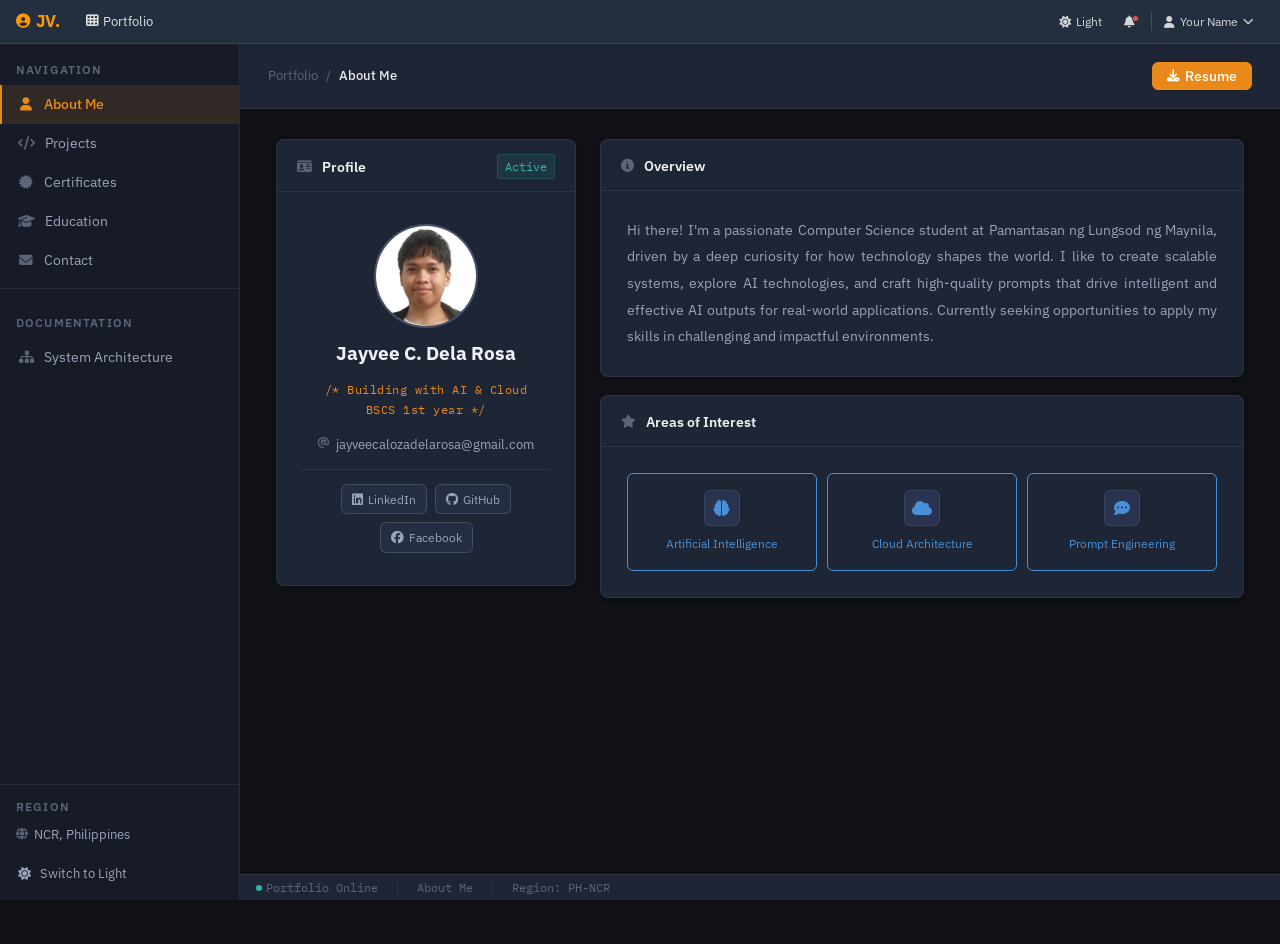
==== index.html @ 946730a1 "Initial commit" ====
<!DOCTYPE html>
<html lang="en">
<head>
  <meta charset="UTF-8">
  <meta name="viewport" content="width=device-width, initial-scale=1.0">
  <meta name="description" content="Jayvee C. Dela Rosa — CS student at PLM, building with AI and Cloud.">
  <meta property="og:title" content="Jayvee Dela Rosa · Portfolio">
  <meta property="og:description" content="CS student at Pamantasan ng Lungsod ng Maynila. Building with AI and Cloud.">
  <meta property="og:type" content="website">
  <meta property="og:url" content="https://jayveedelarosa.dev/">
  <meta property="og:image" content="https://jayveedelarosa.dev/images/profile/jayveecdelarosa-profile-picture.png">
  <meta name="twitter:card" content="summary_large_image">
  <meta name="twitter:title" content="Jayvee Dela Rosa · Portfolio">
  <meta name="twitter:description" content="CS student at Pamantasan ng Lungsod ng Maynila. Building with AI and Cloud.">
  <meta name="twitter:image" content="https://jayveedelarosa.dev/images/profile/jayveecdelarosa-profile-picture.png">
  <link rel="canonical" href="https://jayveedelarosa.dev/">
  <title>Jayvee Dela Rosa · Portfolio</title>
  <script type="application/ld+json">
  {
    "@context": "https://schema.org",
    "@type": "Person",
    "name": "Jayvee C. Dela Rosa",
    "url": "https://jayveedelarosa.dev/",
    "image": "https://jayveedelarosa.dev/images/profile/jayveecdelarosa-profile-picture.png",
    "jobTitle": "Computer Science Student",
    "affiliation": { "@type": "Organization", "name": "Pamantasan ng Lungsod ng Maynila" },
    "email": "jayveecalozadelarosa@gmail.com",
    "sameAs": [
      "https://www.linkedin.com/in/jayveedelarosa/",
      "https://github.com/jayveedelarosa"
    ]
  }
  </script>


  <!-- Preconnect for faster font loading -->
  <link rel="preconnect" href="https://fonts.googleapis.com">
  <link rel="preconnect" href="https://fonts.gstatic.com" crossorigin>
  <link href="https://fonts.googleapis.com/css2?family=IBM+Plex+Sans:wght@300;400;500;600;700&family=IBM+Plex+Mono:wght@300;400;500&display=swap" rel="stylesheet">


  <!-- Font Awesome -->
  <link rel="stylesheet" href="https://cdnjs.cloudflare.com/ajax/libs/font-awesome/6.5.0/css/all.min.css">


  <!-- Site Styles -->
  <link rel="stylesheet" href="styles.css">
</head>
<body>


  <!-- ============================================================
       LIGHTBOX
       ============================================================ -->
  <div id="lightbox" role="dialog" aria-modal="true" aria-label="Image viewer">
    <button id="lightbox-close" aria-label="Close image viewer"><i class="fa fa-times" aria-hidden="true"></i></button>
    <img id="lightbox-img" src="" alt="">
  </div>


  <!-- ============================================================
       TOP UTILITY BAR
       ============================================================ -->
  <header id="topbar-util">
    <div class="util-logo">
      <i class="fa fa-user-circle" aria-hidden="true"></i>
      JV.
    </div>
    <div class="util-services">
      <i class="fa fa-th" aria-hidden="true"></i> Portfolio
    </div>


    <div class="util-right">
      <!-- Theme Toggle -->
      <button class="util-btn" id="theme-toggle" title="Toggle theme" aria-label="Toggle color theme">
        <i class="fa fa-moon" id="theme-icon" aria-hidden="true"></i>
        <span id="theme-label">Light</span>
      </button>


      <!-- Notification Bell -->
      <button class="util-btn" id="notif-btn" title="Notifications" aria-label="Notifications" aria-haspopup="true" aria-expanded="false">
        <i class="fa fa-bell" aria-hidden="true"></i>
        <span class="notif-indicator" id="notif-indicator" aria-hidden="true"></span>
      </button>


      <!-- User Name -->
      <button class="util-btn util-btn--user" id="username-btn" aria-label="Edit display name" aria-haspopup="true" aria-expanded="false">
        <i class="fa fa-user" aria-hidden="true"></i>
        <span id="username-display">Your Name</span>
        <i class="fa fa-chevron-down util-chevron" aria-hidden="true"></i>
      </button>


      <!-- Notification Dropdown -->
      <div class="notif-dropdown" id="notif-dropdown" role="menu" aria-label="Notifications">
        <div class="notif-header">Notifications</div>
        <div class="notif-item" role="menuitem">
          <div class="notif-icon-wrap"><i class="fa fa-rocket" aria-hidden="true"></i></div>
          <div class="notif-content">
            <div class="notif-title">System Reality Check</div>
            <div class="notif-msg">This portfolio scales better than my sleep schedule.</div>
          </div>
          <div class="notif-time">1 min ago</div>
        </div>
      </div>


      <!-- Username Dropdown -->
      <div class="username-dropdown" id="username-dropdown" role="dialog" aria-label="Edit display name">
        <div class="username-dd-header">Edit Display Name</div>
        <div class="username-dd-body">
          <div class="username-dd-label">Display name (1–9 characters)</div>
          <div class="username-dd-input-wrap">
            <input class="username-dd-input" type="text" id="username-input"
              placeholder="Your Name" maxlength="9" autocomplete="off">
            <button class="username-dd-clear" id="username-cancel" title="Discard changes" aria-label="Discard changes">
              <i class="fa fa-times" aria-hidden="true"></i>
            </button>
          </div>
          <div class="username-dd-error" id="username-error" role="alert">Name must be 1–9 characters.</div>
          <div class="username-dd-hint">Press Enter to save</div>
        </div>
      </div>
    </div>
  </header>


  <!-- ============================================================
       MOBILE TOP NAV
       ============================================================ -->
  <nav id="mobile-topnav" aria-label="Mobile navigation">
    <div class="mobile-nav-inner">
      <a class="mobile-nav-link active" data-section="about" href="#about">
        <i class="fa fa-user" aria-hidden="true"></i> About
      </a>
      <a class="mobile-nav-link" data-section="projects" href="#projects">
        <i class="fa fa-code" aria-hidden="true"></i> Projects
      </a>
      <a class="mobile-nav-link" data-section="certificates" href="#certificates">
        <i class="fa fa-certificate" aria-hidden="true"></i> Certificates
      </a>
      <a class="mobile-nav-link" data-section="education" href="#education">
        <i class="fa fa-graduation-cap" aria-hidden="true"></i> Education
      </a>
      <a class="mobile-nav-link" data-section="contact" href="#contact">
        <i class="fa fa-envelope" aria-hidden="true"></i> Contact
      </a>
      <a class="mobile-nav-link" data-section="architecture" href="#architecture">
        <i class="fa fa-sitemap" aria-hidden="true"></i> Architecture
      </a>
    </div>
  </nav>


  <!-- ============================================================
       SIDEBAR (DESKTOP)
       ============================================================ -->
  <nav id="sidebar" aria-label="Desktop navigation">
    <div class="nav-section-label">Navigation</div>


    <a class="nav-link active" data-section="about" href="#about">
      <i class="fa fa-user" aria-hidden="true"></i> About Me
    </a>
    <a class="nav-link" data-section="projects" href="#projects">
      <i class="fa fa-code" aria-hidden="true"></i> Projects
    </a>
    <a class="nav-link" data-section="certificates" href="#certificates">
      <i class="fa fa-certificate" aria-hidden="true"></i> Certificates
    </a>
    <a class="nav-link" data-section="education" href="#education">
      <i class="fa fa-graduation-cap" aria-hidden="true"></i> Education
    </a>
    <a class="nav-link" data-section="contact" href="#contact">
      <i class="fa fa-envelope" aria-hidden="true"></i> Contact
    </a>


    <div class="nav-divider"></div>
    <div class="nav-section-label">Documentation</div>


    <a class="nav-link" data-section="architecture" href="#architecture">
      <i class="fa fa-sitemap" aria-hidden="true"></i> System Architecture
    </a>


    <div class="sidebar-footer">
      <div class="nav-section-label nav-section-label--footer">Region</div>
      <div class="sidebar-region">
        <i class="fa fa-globe" aria-hidden="true"></i>
        NCR, Philippines
      </div>
      <button class="theme-toggle" id="theme-toggle-sidebar" aria-label="Toggle color theme">
        <i class="fa fa-moon" id="theme-icon-sidebar" aria-hidden="true"></i>
        <span id="theme-label-sidebar">Switch to Light</span>
      </button>
    </div>
  </nav>


  <!-- ============================================================
       MAIN CONTENT
       ============================================================ -->
  <main id="main">


    <!-- ==================== ABOUT ==================== -->
    <section id="about" class="section active" aria-label="About Me">
      <div class="page-header">
        <nav class="breadcrumb" aria-label="Breadcrumb">
          <span>Portfolio</span>
          <span class="breadcrumb-sep" aria-hidden="true">/</span>
          <span class="breadcrumb-current">About Me</span>
        </nav>
        <div class="page-actions">
          <a class="btn btn-primary" href="https://docs.google.com/document/d/1DPaI6tAEKK9NoVvi2LjZCTAFh2VUjj0iyWWeuPo1KNY/edit?usp=sharing" target="_blank" rel="noopener noreferrer">
            <i class="fa fa-download" aria-hidden="true"></i> Resume
          </a>
        </div>
      </div>


      <div class="section-inner">
        <div class="about-grid reveal">


          <!-- Profile Column -->
          <div class="panel profile-panel">
            <div class="panel-header">
              <i class="fa fa-id-card panel-header__icon" aria-hidden="true"></i>
              <div class="panel-title">Profile</div>
              <span class="status-badge">Active</span>
            </div>
            <div class="panel-body panel-body--centered">
              <div class="profile-avatar">
                <img src="images/profile/jayveecdelarosa-profile-picture.png" alt="Jayvee C. Dela Rosa">
              </div>
              <div class="profile-name">Jayvee C. Dela Rosa</div>
              <div class="profile-role">/* Building with AI &amp; Cloud<br>BSCS 1st year */</div>
              <div class="profile-email">
                <i class="fa fa-at" aria-hidden="true"></i>
                <a href="mailto:jayveecalozadelarosa@gmail.com">jayveecalozadelarosa@gmail.com</a>
              </div>
              <div class="profile-divider"></div>
              <div class="social-row">
                <a class="social-chip" href="https://www.linkedin.com/in/jayveedelarosa/" target="_blank" rel="noopener noreferrer" aria-label="LinkedIn profile">
                  <i class="fab fa-linkedin" aria-hidden="true"></i> LinkedIn
                </a>
                <a class="social-chip" href="https://github.com/jayveedelarosa" target="_blank" rel="noopener noreferrer" aria-label="GitHub profile">
                  <i class="fab fa-github" aria-hidden="true"></i> GitHub
                </a>
                <a class="social-chip" href="https://www.facebook.com/JvCDr" target="_blank" rel="noopener noreferrer" aria-label="Facebook profile">
                  <i class="fab fa-facebook" aria-hidden="true"></i> Facebook
                </a>
              </div>
            </div>
          </div>


          <!-- Right Column -->
          <div class="about-right">
            <div class="panel reveal reveal-delay-1">
              <div class="panel-header">
                <i class="fa fa-info-circle panel-header__icon" aria-hidden="true"></i>
                <div class="panel-title">Overview</div>
              </div>
              <div class="panel-body">
                <p class="overview-text">
                  Hi there! I'm a passionate Computer Science student at Pamantasan ng Lungsod ng Maynila,
                  driven by a deep curiosity for how technology shapes the world. I like to create
                  scalable systems, explore AI technologies, and craft high-quality prompts that drive intelligent and effective AI outputs for real-world applications. Currently seeking opportunities to apply my skills
                  in challenging and impactful environments.
                </p>
              </div>
            </div>


            <div class="panel reveal reveal-delay-2">
              <div class="panel-header">
                <i class="fa fa-star panel-header__icon" aria-hidden="true"></i>
                <div class="panel-title">Areas of Interest</div>
              </div>
              <div class="panel-body">
                <div class="interests-grid">
                  <div class="interest-item">
                    <div class="interest-icon"><i class="fa fa-brain" aria-hidden="true"></i></div>
                    Artificial Intelligence
                  </div>
                  <div class="interest-item">
                    <div class="interest-icon"><i class="fa fa-cloud" aria-hidden="true"></i></div>
                    Cloud Architecture
                  </div>
                  <div class="interest-item">
                    <div class="interest-icon"><i class="fa fa-comment-dots" aria-hidden="true"></i></div>
                    Prompt Engineering
                  </div>
                </div>
              </div>
            </div>
          </div>
        </div>
      </div>
    </section>


    <!-- ==================== PROJECTS ==================== -->
    <section id="projects" class="section" aria-label="Projects">
      <div class="page-header">
        <nav class="breadcrumb" aria-label="Breadcrumb">
          <span>Portfolio</span>
          <span class="breadcrumb-sep" aria-hidden="true">/</span>
          <span class="breadcrumb-current">Projects</span>
        </nav>
        <div class="page-actions">
          <span class="meta-count" id="projects-count"></span>
        </div>
      </div>
      <div class="section-inner">
        <div class="section-title reveal">Projects</div>
        <div class="section-subtitle reveal">Here are some of my projects</div>


        <div class="projects-grid">


          <article class="project-card reveal" aria-label="Project One">
            <div class="project-img-wrap"
                 data-url="https://public-speaking-coach-jayvee-frontend.s3.us-east-1.amazonaws.com/index.html"
                 role="button" tabindex="0" aria-label="Open Project One website">
              <img class="project-img"
         src="images/projects/public-speaking-coach-proj.png"
         alt="Screenshot of Public Speaking Coach"
         loading="lazy">
            </div>
            <div class="project-body">
              <h3 class="project-name">AI-POWERED PUBLIC SPEAKING COACH</h3>
              <p class="project-desc">
                The Public Speaking Coach helps users improve their speaking by analyzing audio recordings to detect filler words, measure words per minute, and generate AI-driven feedback in under a minute. Built with a serverless AWS stack (S3, Lambda,  Amazon Transcribe, DynamoDB, API Gateway) and the OpenAI API, it processes each speech at low cost (≈<$0.001 per analysis) through an event-driven pipeline. As a result, it delivers fast, personalized coaching insights that make public speaking improvement scalable and data-driven.
              </p>
              <div class="project-tags" aria-label="Technologies used">
                <span class="project-tag">AWS</span>
                <span class="project-tag">OpenAI API</span>
                <span class="project-tag">Python</span>
              </div>
              <div class="project-btns">
                <button class="btn btn-primary" data-url="https://public-speaking-coach-jayvee-frontend.s3.us-east-1.amazonaws.com/index.html">
                  <i class="fa fa-external-link-alt" aria-hidden="true"></i> Website
                </button>
              </div>
            </div>
          </article>

        </div>
      </div>
    </section>


    <!-- ==================== CERTIFICATES ==================== -->
    <section id="certificates" class="section" aria-label="Certificates">
      <div class="page-header">
        <nav class="breadcrumb" aria-label="Breadcrumb">
          <span>Portfolio</span>
          <span class="breadcrumb-sep" aria-hidden="true">/</span>
          <span class="breadcrumb-current">Certificates</span>
        </nav>
        <div class="page-actions">
          <span class="meta-count" id="certs-count"></span>
        </div>
      </div>
      <div class="section-inner">
        <div class="section-title reveal">Certificates</div>
        <div class="section-subtitle reveal">Professional certifications and credentials</div>


        <div class="certs-grid">


          <article class="cert-card reveal" aria-label="AWS Cloud Practitioner Essentials">
            <div class="cert-img-wrap"
                 data-cert="images/certificates/aws-cloud-practitioner-essentials-cert.png" 
                 role="button" tabindex="0" aria-label="View AWS Cloud Practitioner Essentials"> <!-- PLACE 1 -->
              <img src="images/certificates/aws-cloud-practitioner-essentials-cert.png"
                 alt="AWS Cloud Practitioner Essentials"
                 loading="lazy"> <!-- PLACE 2 -->
            </div>
            <div class="cert-body">
              <h3 class="cert-name">AWS Cloud Practitioner Essentials</h3>
              <div class="cert-issuer">Amazon Web Services · Feb 2026</div>
              <div class="cert-btns">
                <button class="btn btn-primary cert-btn--view cert-btn--full" data-cert="images/certificates/aws-cloud-practitioner-essentials-cert.png"> <!-- PLACE 3 -->
                  <i class="fa fa-image" aria-hidden="true"></i> Certificate
                </button> 
              </div>
            </div>
          </article>

          <article class="cert-card reveal reveal-delay-1" aria-label="AWS Cloud Quest: Cloud Practitioner - Training Badge">
            <div class="cert-img-wrap cert-img-wrap--badge"
                 data-cert="images/certificates/aws-cloud-quest-cloud-practitioner-training-badge.png" 
                 role="button" tabindex="0" aria-label="View AWS Cloud Quest: Cloud Practitioner - Training Badge"> <!-- PLACE 1 -->
              <img src="images/certificates/aws-cloud-quest-cloud-practitioner-training-badge.png"
                 alt="AWS Cloud Quest: Cloud Practitioner - Training Badge"
                 loading="lazy"> <!-- PLACE 2 -->
            </div>
            <div class="cert-body">
              <h3 class="cert-name">AWS Cloud Quest: Cloud Practitioner - Training Badge</h3>
              <div class="cert-issuer">Amazon Web Services · Jan 2026</div>
              <div class="cert-btns">
                <button class="btn btn-primary cert-btn--view" data-cert="images/certificates/aws-cloud-quest-cloud-practitioner-training-badge.png"> <!-- PLACE 3 -->
                  <i class="fa fa-image" aria-hidden="true"></i> Certificate
                </button>
                <button class="btn btn-ghost" data-url="https://www.credly.com/badges/47206cee-e77c-4bf3-bd1f-bae96fe79ce2/linked_in_profile">
                  <i class="fa fa-check-circle" aria-hidden="true"></i> Verify
                </button> 
              </div>
            </div>
          </article>

          <article class="cert-card reveal reveal-delay-2" aria-label="Elements of AI">
            <div class="cert-img-wrap"
                 data-cert="images/certificates/elements-of-ai-cert.png" 
                 role="button" tabindex="0" aria-label="View Elements of AI"> <!-- PLACE 1 -->
              <img src="images/certificates/elements-of-ai-cert.png"
                 alt="Elements of AI"
                 loading="lazy"> <!-- PLACE 2 -->
            </div>
            <div class="cert-body">
              <h3 class="cert-name">Elements of AI</h3>
              <div class="cert-issuer">University of Helsinki · Jan 2026</div>
              <div class="cert-btns">
                <button class="btn btn-primary cert-btn--view cert-btn--full" data-cert="images/certificates/elements-of-ai-cert.png"> <!-- PLACE 3 -->
                  <i class="fa fa-image" aria-hidden="true"></i> Certificate
                </button> 
              </div>
            </div>
          </article>

        </div>
      </div>
    </section>


    <!-- ==================== EDUCATION ==================== -->
    <section id="education" class="section" aria-label="Education">
      <div class="page-header">
        <nav class="breadcrumb" aria-label="Breadcrumb">
          <span>Portfolio</span>
          <span class="breadcrumb-sep" aria-hidden="true">/</span>
          <span class="breadcrumb-current">Education</span>
        </nav>
      </div>
      <div class="section-inner">
        <div class="section-title reveal">Education</div>
        <div class="section-subtitle reveal">Academic background and qualifications</div>


        <div class="education-timeline">


          <div class="edu-item reveal">
            <div class="edu-dot-wrap">
              <div class="edu-dot"></div>
            </div>
            <div class="edu-card">
              <div class="edu-date"><i class="fa fa-calendar-alt" aria-hidden="true"></i> Aug 2025 – Present</div>
              <div class="edu-school">Pamantasan ng Lungsod ng Maynila</div>
              <div class="edu-degree">Bachelor of Science in Computer Science</div>
              <div class="edu-badges">
                <span class="edu-badge">Cumulative GWA: 1.25/1.00</span>
              </div>
            </div>
          </div>


          <div class="edu-item reveal reveal-delay-1">
            <div class="edu-dot-wrap">
              <div class="edu-dot edu-dot--alt"></div>
            </div>
            <div class="edu-card">
              <div class="edu-date"><i class="fa fa-calendar-alt" aria-hidden="true"></i> June 2019 – Apr 2025</div>
              <div class="edu-school">Eulogio Rodriguez Jr. High School</div>
              <div class="edu-degree">Junior &amp; Senior High School</div>
              <div class="edu-badges">
                <span class="edu-badge">GWA: 98%</span>
                <span class="edu-badge">With Highest Honor</span>
              </div>
            </div>
          </div>


          <div class="edu-item reveal reveal-delay-2">
            <div class="edu-dot-wrap">
              <div class="edu-dot edu-dot--alt2"></div>
            </div>
            <div class="edu-card">
              <div class="edu-date"><i class="fa fa-calendar-alt" aria-hidden="true"></i> June 2012 – Apr 2019</div>
              <div class="edu-school">Demetrio Tuazon Elementary School</div>
              <div class="edu-degree">Elementary School</div>
            </div>
          </div>


        </div>
      </div>
    </section>


    <!-- ==================== CONTACT ==================== -->
    <section id="contact" class="section" aria-label="Contact">
      <div class="page-header">
        <nav class="breadcrumb" aria-label="Breadcrumb">
          <span>Portfolio</span>
          <span class="breadcrumb-sep" aria-hidden="true">/</span>
          <span class="breadcrumb-current">Contact</span>
        </nav>
      </div>
      <div class="section-inner">
        <div class="section-title reveal">Contact</div>
        <div class="section-subtitle reveal">Send a message or reach out directly</div>


        <div class="contact-outer">
          <div class="contact-panel panel reveal">
            <div class="panel-header">
              <i class="fa fa-envelope panel-header__icon" aria-hidden="true"></i>
              <div class="panel-title">Send Message</div>
            </div>
            <div class="panel-body">
              <p class="contact-intro">
                I'm <strong>open for opportunities</strong>, whether it's a project collaboration,
                internship, or just a conversation about tech. Drop me a message below.
              </p>


              <form id="contact-form" class="contact-form" novalidate>
                <div class="form-row">
                  <div class="form-group">
                    <label class="form-label" for="c-name">
                      Name <span class="form-required" aria-hidden="true">*</span>
                    </label>
                    <input class="form-input" type="text" id="c-name" name="name"
                      placeholder="Your full name" autocomplete="name" required
                      aria-required="true" aria-describedby="err-name">
                    <div class="form-error" id="err-name" role="alert">Name must be 2–50 characters.</div>
                  </div>
                  <div class="form-group">
                    <label class="form-label" for="c-email">
                      Email Address <span class="form-required" aria-hidden="true">*</span>
                    </label>
                    <input class="form-input" type="email" id="c-email" name="email"
                      placeholder="you@example.com" autocomplete="email" required
                      aria-required="true" aria-describedby="err-email">
                    <div class="form-error" id="err-email" role="alert">Please enter a valid email.</div>
                  </div>
                </div>


                <div class="form-group">
                  <label class="form-label" for="c-message">
                    Message <span class="form-required" aria-hidden="true">*</span>
                  </label>
                  <textarea class="form-textarea" id="c-message" name="message"
                    placeholder="Write your message here..." required
                    aria-required="true" aria-describedby="err-msg char-count"></textarea>
                  <div class="form-footer">
                    <div class="form-error" id="err-msg" role="alert">Message must be 20–2000 characters.</div>
                    <div class="char-count" id="char-count" aria-live="polite">0 / 2000</div>
                  </div>
                </div>

                <div class="rate-limit-msg" id="rate-limit-msg" role="alert" aria-live="polite"></div>

                <div class="form-submit-row">
                  <button type="submit" class="btn btn-primary btn--send" id="btn-send">
                    <i class="fa fa-paper-plane" aria-hidden="true"></i> Send Message
                  </button>
                  <div class="form-success" id="form-success" role="status" aria-live="polite">
                    <i class="fa fa-check-circle" aria-hidden="true"></i>
                    Message sent! I'll get back to you soon.
                  </div>
                </div>
              </form>
            </div>
          </div>
        </div>
      </div>
    </section>


    <!-- ==================== SYSTEM ARCHITECTURE ==================== -->
    <section id="architecture" class="section" aria-label="System Architecture">
      <div class="page-header">
        <nav class="breadcrumb" aria-label="Breadcrumb">
          <span>Portfolio</span>
          <span class="breadcrumb-sep" aria-hidden="true">/</span>
          <span>Documentation</span>
          <span class="breadcrumb-sep" aria-hidden="true">/</span>
          <span class="breadcrumb-current">System Architecture</span>
        </nav>
      </div>
      <div class="section-inner">
        <div class="arch-wrap">
          <div class="section-title reveal">System Architecture</div>
          <div class="section-subtitle reveal">Technical documentation and infrastructure overview</div>


          <div class="panel reveal">
            <div class="panel-body panel-body--arch">


              <div class="arch-meta">
                <div class="arch-date"><i class="fa fa-calendar" aria-hidden="true"></i> April 1, 2026</div>
                <span class="arch-tag">Web Dev</span>
                <span class="arch-tag">Architecture</span>
                <span class="arch-tag">AWS</span>
              </div>


              <div class="arch-content">


                <h3 class="reveal">How this Site was Built</h3>
                <p class="reveal reveal-delay-1">
                  This portfolio is a single-file HTML application hosted on a custom domain. It was designed
                  with a structured, enterprise-grade aesthetic, built from scratch with vanilla HTML, CSS, and
                  JavaScript. No heavy frameworks, no build tools. The goal was to keep the codebase lean, fast,
                  and fully maintainable without complex tooling.
                </p>


                <div class="arch-img-placeholder reveal reveal-delay-2">
                  <i class="fa fa-diagram-project" aria-hidden="true"></i>
                  <span>[ Architecture Diagram Placeholder ]</span>
                </div>


                <h3 class="reveal">Infrastructure Overview</h3>
                <p class="reveal reveal-delay-1">
                  The site leverages AWS services for robustness and scalability. Static assets are hosted
                  on Amazon S3 with CloudFront as the CDN layer, ensuring global low-latency delivery.
                  Route 53 manages the DNS routing for the root domain and project subdomains.
                  The contact form integrates with AWS Lambda and Amazon SES for reliable, serverless email delivery.
                </p>
                <p class="reveal reveal-delay-2">
                  Each project lives on its own subdomain (e.g., <code>project.yourname.dev</code>),
                  independently deployed and versioned. This approach enables clean separation of concerns
                  and allows individual projects to scale without affecting the main portfolio.
                </p>


                <div class="arch-img-placeholder reveal reveal-delay-3">
                  <i class="fa fa-network-wired" aria-hidden="true"></i>
                  <span>[ Infrastructure Diagram Placeholder ]</span>
                </div>


                <h3 class="reveal">Design Philosophy</h3>
                <p class="reveal reveal-delay-1">
                  The design language draws inspiration from enterprise dashboard interfaces, prioritizing
                  readability and hierarchy over decoration. The color system uses deep navy backgrounds
                  with measured use of orange, blue, and teal accents to guide attention without distraction.
                  Every interaction is intentional and restrained.
                </p>
                <p class="reveal reveal-delay-2">
                  Future enhancements planned: a CMS integration for frictionless content updates,
                  analytics via AWS CloudWatch, and a dedicated blog section for longer technical writing.
                  The architecture was designed from the start to accommodate these additions gracefully.
                </p>


              </div>
            </div>
          </div>
        </div>
      </div>
    </section>


  </main>


  <!-- ============================================================
       STATUS BAR
       ============================================================ -->
  <div id="statusbar" role="status" aria-live="polite">
    <div class="status-item">
      <div class="status-dot" aria-hidden="true"></div>
      Portfolio Online
    </div>
    <span class="status-sep" aria-hidden="true">|</span>
    <div class="status-item" id="status-section">About Me</div>
    <span class="status-sep" aria-hidden="true">|</span>
    <div class="status-item">Region: PH-NCR</div>
  </div>


  <!-- Site Script — loaded last so DOM is ready -->
  <script src="script.js"></script>


</body>
</html>
---- styles.css ----
/* ============================================================
   styles.css — Portfolio by Jayvee C. Dela Rosa
   ============================================================ */


/* ============================================================
   CSS CUSTOM PROPERTIES — DARK MODE (DEFAULT)
   ============================================================ */
:root {
  --bg:           #0f1117;
  --bg2:          #161b27;
  --bg3:          #1c2233;
  --surface:      #1e2535;
  --surface2:     #242d42;
  --surface3:     #2a3450;
  --border:       rgba(255, 255, 255, 0.07);
  --border2:      rgba(255, 255, 255, 0.14);
  --border3:      rgba(255, 255, 255, 0.22);
  --accent:       #e8891a;
  --accent-dim:   rgba(232, 137, 26, 0.12);
  --accent-glow:  rgba(232, 137, 26, 0.25);
  --blue:         #4a90d9;
  --blue-dim:     rgba(74, 144, 217, 0.12);
  --teal:         #2eb5a5;
  --teal-dim:     rgba(46, 181, 165, 0.12);
  --red:          #e5534b;
  --text:         #e8eaf0;
  --text2:        #9ba3b8;
  --text3:        #5c6478;
  --heading:      #f0f2f7;
  --nav-w:        240px;
  --topnav-h:     48px;
  --radius:       6px;
  --radius-lg:    8px;
  --shadow:       0 1px 4px rgba(0, 0, 0, 0.3);
  --shadow-lg:    0 4px 16px rgba(0, 0, 0, 0.4);
  --transition:   0.18s ease;
  --font:         'IBM Plex Sans', -apple-system, sans-serif;
  --mono:         'IBM Plex Mono', monospace;
}


/* ============================================================
   LIGHT MODE
   ============================================================ */
body.light {
  --bg:           #f2f3f3;
  --bg2:          #ffffff;
  --bg3:          #fafafa;
  --surface:      #ffffff;
  --surface2:     #f7f8fa;
  --surface3:     #eef0f4;
  --border:       rgba(0, 0, 0, 0.09);
  --border2:      rgba(0, 0, 0, 0.14);
  --border3:      rgba(0, 0, 0, 0.22);
  --accent:       #c45a00;
  --accent-dim:   rgba(196, 90, 0, 0.08);
  --accent-glow:  rgba(196, 90, 0, 0.2);
  --blue:         #0972d3;
  --blue-dim:     rgba(9, 114, 211, 0.08);
  --teal:         #007d69;
  --teal-dim:     rgba(0, 125, 105, 0.08);
  --text:         #0d1117;
  --text2:        #414d5c;
  --text3:        #7d8998;
  --heading:      #000716;
  --shadow:       0 1px 4px rgba(0, 0, 0, 0.1);
  --shadow-lg:    0 4px 16px rgba(0, 0, 0, 0.12);
}


/* ============================================================
   RESET & BASE
   ============================================================ */
*,
*::before,
*::after {
  box-sizing: border-box;
  margin: 0;
  padding: 0;
}


html {
  font-size: 16px;
  height: 100%;
}


body {
  background: var(--bg);
  color: var(--text);
  font-family: var(--font);
  font-weight: 400;
  line-height: 1.65;
  overflow-x: hidden;
  height: 100%;
}


a {
  color: inherit;
  text-decoration: none;
}


img {
  max-width: 100%;
  display: block;
}


button {
  font-family: var(--font);
  cursor: pointer;
  background: none;
  border: none;
}


/* Scrollbar */
::-webkit-scrollbar { width: 4px; }
::-webkit-scrollbar-track { background: var(--bg); }
::-webkit-scrollbar-thumb { background: var(--border2); border-radius: 4px; }


/* ============================================================
   TOP UTILITY BAR
   ============================================================ */
#topbar-util {
  position: fixed;
  top: 0;
  left: 0;
  right: 0;
  height: 44px;
  background: #232f3e;
  display: flex;
  align-items: center;
  padding: 0 16px;
  gap: 10px;
  z-index: 2000;
  border-bottom: 1px solid rgba(255, 255, 255, 0.1);
}


body.light #topbar-util {
  background: #161e2d;
}


.util-logo {
  font-family: var(--font);
  font-weight: 700;
  font-size: 1.05rem;
  color: #ff9900;
  letter-spacing: -0.02em;
  margin-right: 6px;
  display: flex;
  align-items: center;
  gap: 6px;
  white-space: nowrap;
}


.util-logo i {
  font-size: 0.9rem;
}


.util-services {
  display: flex;
  align-items: center;
  gap: 4px;
  color: rgba(255, 255, 255, 0.85);
  font-size: 0.8rem;
  padding: 4px 10px;
  border-radius: 4px;
  cursor: default;
  white-space: nowrap;
}


.util-right {
  margin-left: auto;
  display: flex;
  align-items: center;
  gap: 2px;
  position: relative;
}


.util-btn {
  display: flex;
  align-items: center;
  gap: 5px;
  padding: 3px 10px;
  color: rgba(255, 255, 255, 0.8);
  font-size: 0.75rem;
  border-radius: 3px;
  transition: background var(--transition);
  white-space: nowrap;
  position: relative;
  background: transparent;
  border: none;
}


.util-btn:hover {
  background: rgba(255, 255, 255, 0.1);
  color: #fff;
}


.util-btn i {
  font-size: 0.75rem;
}


/* User button separator */
.util-btn--user {
  border-left: 1px solid rgba(255, 255, 255, 0.15);
  padding-left: 12px;
  margin-left: 4px;
}


.util-chevron {
  font-size: 0.68rem !important;
}


/* ============================================================
   NOTIFICATION SYSTEM
   ============================================================ */
.notif-indicator {
  position: absolute;
  top: 2px;
  right: 6px;
  width: 7px;
  height: 7px;
  background: var(--red);
  border-radius: 50%;
  border: 1.5px solid #232f3e;
  pointer-events: none;
  transition: opacity 0.2s;
}


body.light .notif-indicator {
  border-color: #161e2d;
}


.notif-indicator.hidden {
  display: none;
}


/* Shared dropdown base */
.notif-dropdown,
.username-dropdown {
  display: none;
  position: absolute;
  top: calc(100% + 10px);
  right: 0;
  background: var(--surface);
  border: 1px solid var(--border2);
  border-radius: var(--radius-lg);
  box-shadow: var(--shadow-lg);
  z-index: 3000;
  overflow: hidden;
}


.notif-dropdown.open,
.username-dropdown.open {
  display: block;
}


.notif-dropdown {
  width: 300px;
}


.username-dropdown {
  width: 220px;
}


.notif-header,
.username-dd-header {
  padding: 10px 14px 8px;
  border-bottom: 1px solid var(--border);
  font-size: 0.75rem;
  font-weight: 600;
  color: var(--heading);
  letter-spacing: 0.04em;
  text-transform: uppercase;
}


.username-dd-header {
  color: var(--text3);
  letter-spacing: 0.06em;
}


.notif-item {
  padding: 12px 14px;
  display: flex;
  gap: 10px;
  align-items: flex-start;
  cursor: pointer;
  transition: background var(--transition);
}


.notif-item:hover {
  background: var(--surface2);
}


.notif-icon-wrap {
  width: 36px;
  height: 36px;
  border-radius: var(--radius);
  background: var(--accent-dim);
  border: 1px solid rgba(232, 137, 26, 0.2);
  display: flex;
  align-items: center;
  justify-content: center;
  flex-shrink: 0;
}


.notif-icon-wrap i {
  color: var(--accent);
  font-size: 0.78rem;
}


.notif-content {
  flex: 1;
  min-width: 0;
}


.notif-title {
  font-size: 0.8rem;
  font-weight: 600;
  color: var(--heading);
  margin-bottom: 2px;
}


.notif-msg {
  font-size: 0.75rem;
  color: var(--text2);
  line-height: 1.5;
  font-weight: 500;
}


.notif-time {
  font-family: var(--mono);
  font-size: 0.68rem;
  color: var(--text3);
  white-space: nowrap;
}


/* ============================================================
   USERNAME DROPDOWN
   ============================================================ */
.username-dd-body {
  padding: 12px 14px;
}


.username-dd-label {
  font-size: 0.73rem;
  color: var(--text2);
  margin-bottom: 6px;
}


.username-dd-input-wrap {
  display: flex;
  align-items: center;
  gap: 6px;
}


.username-dd-input {
  flex: 1;
  padding: 5px 8px;
  border-radius: var(--radius);
  border: 1px solid var(--border2);
  background: var(--surface2);
  color: var(--text);
  font-family: var(--font);
  font-size: 1rem;
  outline: none;
  transition: border-color var(--transition);
}


.username-dd-input:focus {
  border-color: var(--blue);
}


.username-dd-clear {
  width: 32px;
  height: 32px;
  background: var(--surface3);
  border: 1px solid var(--border2);
  border-radius: var(--radius);
  color: var(--text2);
  font-size: 0.7rem;
  display: flex;
  align-items: center;
  justify-content: center;
  transition: border-color var(--transition), color var(--transition);
  flex-shrink: 0;
}


.username-dd-clear:hover {
  border-color: var(--red);
  color: var(--red);
}


.username-dd-hint {
  margin-top: 6px;
  font-size: 0.72rem;
  font-family: var(--mono);
  color: var(--text3);
}


.username-dd-error {
  margin-top: 4px;
  font-size: 0.72rem;
  color: var(--red);
  font-family: var(--mono);
  display: none;
}


.username-dd-error.show {
  display: block;
}


/* ============================================================
   SIDEBAR (DESKTOP)
   ============================================================ */
#sidebar {
  position: fixed;
  left: 0;
  top: 44px;
  width: var(--nav-w);
  height: calc(100vh - 44px);
  background: var(--bg2);
  border-right: 1px solid var(--border);
  display: flex;
  flex-direction: column;
  z-index: 1000;
  overflow-y: auto;
  overflow-x: hidden;
}


.nav-section-label {
  font-size: 0.72rem;
  font-weight: 600;
  letter-spacing: 0.1em;
  text-transform: uppercase;
  color: var(--text3);
  padding: 16px 16px 6px;
}


.nav-section-label--footer {
  padding: 0 0 8px;
}


.nav-link {
  display: flex;
  align-items: center;
  gap: 10px;
  padding: 8px 16px;
  color: var(--text2);
  font-size: 0.875rem;
  font-weight: 400;
  cursor: pointer;
  transition: background var(--transition), color var(--transition);
  border-left: 2px solid transparent;
  white-space: nowrap;
}


.nav-link i {
  font-size: 0.85rem;
  min-width: 16px;
  text-align: center;
  color: var(--text3);
  transition: color var(--transition);
}


.nav-link:hover {
  background: var(--surface3);
  color: var(--text);
}


.nav-link:hover i {
  color: var(--text2);
}


.nav-link.active {
  background: var(--accent-dim);
  color: var(--accent);
  border-left-color: var(--accent);
  font-weight: 500;
}


.nav-link.active i {
  color: var(--accent);
}


.nav-divider {
  height: 1px;
  background: var(--border);
  margin: 8px 0;
}


.sidebar-footer {
  margin-top: auto;
  border-top: 1px solid var(--border);
  padding: 12px 16px;
}


.sidebar-region {
  font-size: 0.8rem;
  color: var(--text2);
  display: flex;
  align-items: center;
  gap: 6px;
  margin-bottom: 14px;
}


.sidebar-region i {
  color: var(--text3);
  font-size: 0.72rem;
}


.theme-toggle {
  display: flex;
  align-items: center;
  gap: 8px;
  color: var(--text2);
  font-size: 0.82rem;
  padding: 6px 0;
  transition: color var(--transition);
  background: transparent;
  border: none;
}


.theme-toggle:hover {
  color: var(--text);
}


.theme-toggle i {
  font-size: 0.82rem;
  min-width: 16px;
}


/* ============================================================
   MOBILE TOP NAV
   ============================================================ */
#mobile-topnav {
  display: none;
  position: fixed;
  top: 44px;
  left: 0;
  right: 0;
  height: var(--topnav-h);
  background: var(--bg2);
  border-bottom: 1px solid var(--border);
  z-index: 999;
  overflow-x: auto;
  overflow-y: hidden;
  -webkit-overflow-scrolling: touch;
  scrollbar-width: none;
}


#mobile-topnav::-webkit-scrollbar {
  display: none;
}


.mobile-nav-inner {
  display: flex;
  align-items: stretch;
  height: 100%;
  min-width: max-content;
  padding: 0 12px;
}


.mobile-nav-link {
  display: flex;
  align-items: center;
  gap: 7px;
  padding: 0 14px;
  color: var(--text2);
  font-size: 0.875rem;
  font-weight: 400;
  cursor: pointer;
  border-bottom: 2px solid transparent;
  white-space: nowrap;
  transition: color var(--transition), border-color var(--transition);
}


.mobile-nav-link i {
  font-size: 0.875rem;
}


.mobile-nav-link:hover {
  color: var(--text);
}


.mobile-nav-link.active {
  color: var(--accent);
  border-bottom-color: var(--accent);
  font-weight: 500;
}


/* ============================================================
   MAIN LAYOUT
   ============================================================ */
#main {
  margin-left: var(--nav-w);
  margin-top: 44px;
  height: calc(100vh - 44px);
  position: relative;
}


/* ============================================================
   SECTIONS
   ============================================================ */
.section {
  display: none;
  padding: 0 0 48px;
  height: 100%;
  background: var(--bg);
  overflow-y: auto;
  overflow-x: hidden;
}


.section.active {
  display: block;
}


.section-inner {
  padding: 30px 36px 48px;
  max-width: 1200px;
}


/* ============================================================
   PAGE HEADER (BREADCRUMB)
   ============================================================ */
.page-header {
  background: var(--surface);
  border-bottom: 1px solid var(--border);
  padding: 18px 28px;
  display: flex;
  align-items: center;
  gap: 12px;
}


.breadcrumb {
  display: flex;
  align-items: center;
  gap: 8px;
  font-size: 0.81rem;
  color: var(--text3);
}


.breadcrumb-sep {
  color: var(--text3);
}


.breadcrumb-current {
  color: var(--text);
  font-weight: 500;
}


.page-actions {
  margin-left: auto;
  display: flex;
  gap: 8px;
  align-items: center;
}


.meta-count {
  font-family: var(--mono);
  font-size: 0.72rem;
  color: var(--text3);
}


/* ============================================================
   BUTTONS
   ============================================================ */
.btn {
  display: inline-flex;
  align-items: center;
  gap: 6px;
  padding: 6px 14px;
  border-radius: var(--radius);
  font-family: var(--font);
  font-size: 0.875rem;
  font-weight: 500;
  cursor: pointer;
  border: 1px solid transparent;
  transition: background var(--transition), filter var(--transition), color var(--transition);
  white-space: nowrap;
  line-height: 1;
}


.btn i {
  font-size: 0.78rem;
}


/* Primary — solid orange */
.btn-primary {
  background: var(--accent);
  color: #fff;
  border-color: var(--accent);
}


.btn-primary:hover {
  filter: brightness(1.1);
}


/* Secondary / Ghost — blue outline (identical styles, one class) */
.btn-secondary,
.btn-ghost {
  background: transparent;
  color: var(--blue);
  border-color: var(--blue);
}


.btn-secondary:hover,
.btn-ghost:hover {
  background: var(--blue-dim);
}


/* Certificate button modifiers */
.cert-btn--view,
.cert-btn--full {
  flex: 1;
  justify-content: center;
}


.cert-btn--full {
  width: 100%;
}


/* Send button */
.btn--send {
  align-self: flex-start;
  padding: 8px 20px;
}


/* ============================================================
   SECTION HEADINGS
   ============================================================ */
.section-title {
  font-size: 1.25rem;
  font-weight: 600;
  color: var(--heading);
  text-align: center;
  margin-bottom: 4px;
}


.section-subtitle {
  font-size: 0.85rem;
  color: var(--text3);
  text-align: center;
  margin-bottom: 26px;
}


/* ============================================================
   PANEL / CARD BASE
   ============================================================ */
.panel {
  background: var(--surface);
  border: 1px solid var(--border);
  border-radius: var(--radius-lg);
  box-shadow: var(--shadow);
  overflow: hidden;
}


.panel-header {
  padding: 14px 20px 12px;
  border-bottom: 1px solid var(--border);
  display: flex;
  align-items: center;
  gap: 10px;
}


.panel-header__icon {
  color: var(--text3);
  font-size: 0.82rem;
}


.panel-title {
  font-size: 0.9rem;
  font-weight: 600;
  color: var(--heading);
  flex: 1;
}


.panel-body {
  padding: 26px;
}


.panel-body--centered {
  display: flex;
  flex-direction: column;
  align-items: center;
  text-align: center;
  gap: 14px;
  padding: 32px 24px;
}


.panel-body--arch {
  padding: 24px 28px;
}


/* Status badge (Active) */
.status-badge {
  font-family: var(--mono);
  font-size: 0.72rem;
  color: var(--teal);
  background: var(--teal-dim);
  padding: 2px 7px;
  border-radius: 3px;
  border: 1px solid rgba(46, 181, 165, 0.2);
}


/* ============================================================
   ABOUT SECTION
   ============================================================ */
.about-grid {
  display: grid;
  grid-template-columns: 300px 1fr;
  gap: 24px;
  align-items: start;
  max-width: 1000px;
}


.profile-avatar {
  width: 104px;
  height: 104px;
  border-radius: 50%;
  background: var(--surface3);
  border: 2px solid var(--border2);
  display: flex;
  align-items: center;
  justify-content: center;
  overflow: hidden;
  flex-shrink: 0;
}


.profile-avatar i {
  font-size: 2rem;
  color: var(--text3);
}


.profile-avatar img {
  width: 100%;
  height: 100%;
  object-fit: cover;
}


.profile-name {
  font-size: 1.18rem;
  font-weight: 700;
  color: var(--heading);
  line-height: 1.2;
}


.profile-role {
  font-family: var(--mono);
  font-size: 0.78rem;
  color: var(--accent);
  letter-spacing: 0.04em;
  text-align: center;
}


.profile-email {
  display: flex;
  align-items: center;
  gap: 6px;
  font-size: 0.79rem;
  color: var(--text2);
}


.profile-email i {
  color: var(--text3);
  font-size: 0.72rem;
}


.social-row {
  display: flex;
  gap: 8px;
  flex-wrap: wrap;
  justify-content: center;
}


.social-chip {
  display: flex;
  align-items: center;
  gap: 5px;
  padding: 4px 10px;
  border-radius: var(--radius);
  border: 1px solid var(--border2);
  background: var(--surface2);
  font-size: 0.78rem;
  color: var(--text2);
  transition: border-color var(--transition), color var(--transition), background var(--transition);
}


.social-chip:hover {
  border-color: var(--blue);
  color: var(--blue);
  background: var(--blue-dim);
}


.social-chip i {
  font-size: 0.8rem;
}


.profile-divider {
  width: 100%;
  height: 1px;
  background: var(--border);
}


.about-right {
  display: flex;
  flex-direction: column;
  gap: 18px;
}


.overview-text {
  text-align: justify;
  font-size: 0.9rem;
  color: var(--text2);
  line-height: 1.85;
}


.interests-grid {
  display: grid;
  grid-template-columns: repeat(3, 1fr);
  gap: 10px;
}


.interest-item {
  padding: 16px 10px;
  border-radius: var(--radius);
  border: 1px solid var(--blue);
  text-align: center;
  font-size: 0.76rem;
  color: var(--blue);
  display: flex;
  flex-direction: column;
  align-items: center;
  gap: 8px;
  transition: background var(--transition);
  cursor: default;
}


.interest-item:hover {
  background: rgba(74, 144, 217, 0.2);
}


.interest-icon {
  width: 36px;
  height: 36px;
  border-radius: var(--radius);
  background: var(--surface3);
  border: 1px solid var(--border);
  display: flex;
  align-items: center;
  justify-content: center;
  font-size: 1rem;
  color: var(--blue);
}


/* ============================================================
   PROJECTS SECTION
   ============================================================ */
.projects-grid {
  display: grid;
  grid-template-columns: repeat(auto-fill, minmax(320px, 1fr));
  gap: 24px;
}


.project-card {
  background: var(--surface);
  border: 1px solid var(--border);
  border-radius: var(--radius-lg);
  overflow: hidden;
  display: flex;
  flex-direction: column;
  transition: border-color var(--transition), box-shadow var(--transition);
  box-shadow: var(--shadow);
}


.project-card:hover {
  border-color: var(--border2);
  box-shadow: var(--shadow-lg);
}


.project-img-wrap {
  position: relative;
  overflow: hidden;
  cursor: pointer;
  aspect-ratio: 16 / 9;
  background: var(--bg3);
}


.project-img-wrap::after {
  content: 'Open Project';
  position: absolute;
  inset: 0;
  background: rgba(15, 17, 23, 0.82);
  display: flex;
  align-items: center;
  justify-content: center;
  font-family: var(--mono);
  font-size: 0.78rem;
  color: var(--accent);
  letter-spacing: 0.06em;
  opacity: 0;
  transition: opacity var(--transition);
}


.project-img-wrap:hover::after,
.project-img-wrap:focus::after {
  opacity: 1;
}


.project-img-wrap:focus {
  outline: 2px solid var(--accent);
  outline-offset: -2px;
}


.project-img-placeholder {
  width: 100%;
  height: 100%;
  background: var(--surface2);
  display: flex;
  align-items: center;
  justify-content: center;
  font-size: 2rem;
  color: var(--text3);
  position: relative;
}


.project-img-placeholder::before {
  content: '';
  position: absolute;
  inset: 0;
  background:
    linear-gradient(var(--border) 1px, transparent 1px),
    linear-gradient(90deg, var(--border) 1px, transparent 1px);
  background-size: 20px 20px;
}


.project-img-placeholder i {
  position: relative;
  z-index: 1;
}


.project-img {
  width: 100%;
  height: 100%;
  object-fit: cover;
  transition: transform 0.3s ease;
}


.project-img-wrap:hover .project-img {
  transform: scale(1.03);
}


.project-body {
  padding: 18px 20px;
  display: flex;
  flex-direction: column;
  gap: 12px;
  flex: 1;
}


.project-name {
  font-size: 0.92rem;
  font-weight: 600;
  color: var(--heading);
  margin: 0;
}


.project-desc {
  font-size: 0.875rem;
  color: var(--text2);
  line-height: 1.7;
  flex: 1;
  margin: 0;
}


.project-tags {
  display: flex;
  flex-wrap: wrap;
  gap: 5px;
}


.project-tag {
  font-family: var(--mono);
  font-size: 0.72rem;
  padding: 2px 8px;
  border-radius: 3px;
  background: var(--blue-dim);
  border: 1px solid rgba(74, 144, 217, 0.2);
  color: var(--blue);
  letter-spacing: 0.03em;
}


.project-btns {
  display: flex;
  gap: 6px;
  flex-wrap: wrap;
}


/* ============================================================
   CERTIFICATES SECTION
   ============================================================ */
.certs-grid {
  display: grid;
  grid-template-columns: repeat(auto-fill, minmax(280px, 1fr));
  gap: 24px;
}


.cert-card {
  background: var(--surface);
  border: 1px solid var(--border);
  border-radius: var(--radius-lg);
  overflow: hidden;
  display: flex;
  flex-direction: column;
  transition: border-color var(--transition), box-shadow var(--transition);
  box-shadow: var(--shadow);
}


.cert-card:hover {
  border-color: var(--border2);
  box-shadow: var(--shadow-lg);
}


.cert-img-wrap {
  aspect-ratio: 16 / 10;
  overflow: hidden;
  cursor: pointer;
  position: relative;
  background: var(--surface2);
}


.cert-img-wrap::after {
  content: 'View Certificate';
  position: absolute;
  inset: 0;
  background: rgba(15, 17, 23, 0.82);
  display: flex;
  align-items: center;
  justify-content: center;
  font-size: 0.78rem;
  color: var(--accent);
  font-family: var(--mono);
  letter-spacing: 0.06em;
  opacity: 0;
  transition: opacity var(--transition);
}

.cert-img-wrap--badge::after {
  content: 'View Badge';
}

.cert-img-wrap:hover::after,
.cert-img-wrap:focus::after {
  opacity: 1;
}


.cert-img-wrap:focus {
  outline: 2px solid var(--accent);
  outline-offset: -2px;
}

.cert-img-wrap img {
  width: 100%;
  height: 100%;
  object-fit: cover;
}


.cert-img-placeholder {
  width: 100%;
  height: 100%;
  background: var(--surface2);
  display: flex;
  align-items: center;
  justify-content: center;
  font-size: 1.8rem;
  color: var(--text3);
  position: relative;
}


.cert-img-placeholder::before {
  content: '';
  position: absolute;
  inset: 0;
  background: repeating-linear-gradient(
    45deg,
    transparent,
    transparent 12px,
    var(--border) 12px,
    var(--border) 13px
  );
}


.cert-img-placeholder i {
  position: relative;
  z-index: 1;
}


.cert-body {
  padding: 14px 16px;
  display: flex;
  flex-direction: column;
  gap: 10px;
  flex: 1;
}


.cert-name {
  font-size: 0.86rem;
  font-weight: 600;
  color: var(--heading);
  line-height: 1.4;
  margin: 0;
}


.cert-issuer {
  font-family: var(--mono);
  font-size: 0.73rem;
  color: var(--teal);
  letter-spacing: 0.04em;
}


.cert-btns {
  display: flex;
  gap: 6px;
  margin-top: auto;
}


/* ============================================================
   EDUCATION SECTION
   ============================================================ */
.education-timeline {
  position: relative;
  display: flex;
  flex-direction: column;
  max-width: 720px;
  margin: 0 auto;
}


.education-timeline::before {
  content: '';
  position: absolute;
  left: 19px;
  top: 10px;
  bottom: 10px;
  width: 1px;
  background: linear-gradient(180deg, var(--accent), var(--blue), transparent);
}


.edu-item {
  display: grid;
  grid-template-columns: 40px 1fr;
  gap: 20px;
  padding-bottom: 26px;
  align-items: start;
}


.edu-item:last-child {
  padding-bottom: 0;
}


.edu-dot-wrap {
  display: flex;
  flex-direction: column;
  align-items: center;
  padding-top: 12px;
}


.edu-dot {
  width: 10px;
  height: 10px;
  border-radius: 50%;
  background: var(--accent);
  border: 2px solid var(--bg);
  flex-shrink: 0;
  position: relative;
  z-index: 1;
}


.edu-dot--alt  { background: var(--blue); }
.edu-dot--alt2 { background: var(--teal); }


.edu-card {
  background: var(--surface);
  border: 1px solid var(--border);
  border-radius: var(--radius-lg);
  padding: 22px 26px;
  box-shadow: var(--shadow);
  transition: border-color var(--transition);
}


.edu-card:hover {
  border-color: var(--border2);
}


.edu-date {
  font-family: var(--mono);
  font-size: 0.73rem;
  color: var(--accent);
  letter-spacing: 0.06em;
  margin-bottom: 6px;
  display: flex;
  align-items: center;
  gap: 5px;
}


.edu-school {
  font-size: 0.93rem;
  font-weight: 600;
  color: var(--heading);
  margin-bottom: 4px;
}


.edu-degree {
  font-size: 0.875rem;
  color: var(--text2);
  margin-bottom: 8px;
}


.edu-badges {
  display: flex;
  gap: 6px;
  flex-wrap: wrap;
}


.edu-badge {
  font-family: var(--mono);
  font-size: 0.72rem;
  padding: 3px 8px;
  border-radius: 3px;
  background: var(--teal-dim);
  border: 1px solid rgba(46, 181, 165, 0.2);
  color: var(--teal);
}


/* ============================================================
   CONTACT SECTION
   ============================================================ */
.contact-outer {
  display: flex;
  justify-content: center;
  align-items: flex-start;
  padding-top: 20px;
}


.contact-panel {
  width: 100%;
  max-width: 560px;
}


.contact-intro {
  font-size: 0.9rem;
  color: var(--text2);
  line-height: 1.75;
  margin-bottom: 20px;
}


.contact-intro strong {
  color: var(--accent);
  font-weight: 600;
}


.contact-form {
  display: flex;
  flex-direction: column;
  gap: 14px;
}


.form-row {
  display: grid;
  grid-template-columns: 1fr 1fr;
  gap: 14px;
}


.form-group {
  display: flex;
  flex-direction: column;
  gap: 5px;
}


.form-label {
  font-size: 0.8rem;
  font-weight: 500;
  color: var(--text2);
  letter-spacing: 0.03em;
}


.form-required {
  color: var(--red);
  margin-left: 2px;
}


.form-input,
.form-textarea {
  padding: 7px 10px;
  border-radius: var(--radius);
  border: 1px solid var(--border2);
  background: var(--surface2);
  color: var(--text);
  font-family: var(--font);
  font-size: 1rem;
  outline: none;
  transition: border-color var(--transition), box-shadow var(--transition);
  resize: none;
  -webkit-appearance: none;
  appearance: none;
}


.form-input:focus,
.form-textarea:focus {
  border-color: var(--blue);
  box-shadow: 0 0 0 2px rgba(74, 144, 217, 0.15);
}


.form-input.error,
.form-textarea.error {
  border-color: var(--red);
  box-shadow: 0 0 0 2px rgba(229, 83, 75, 0.12);
}


.form-input::placeholder,
.form-textarea::placeholder {
  color: var(--text3);
}


.form-textarea {
  min-height: 120px;
}


.form-footer {
  display: flex;
  align-items: center;
  justify-content: space-between;
}


.char-count {
  font-family: var(--mono);
  font-size: 0.72rem;
  color: var(--text3);
  margin-left: auto;
}


.char-count.over {
  color: var(--red);
}


.form-error {
  font-size: 0.75rem;
  color: var(--red);
  font-family: var(--mono);
  display: none;
}


.form-error.show {
  display: block;
}


.form-submit-row {
  display: flex;
  flex-direction: column;
  gap: 12px;
}


.form-success {
  display: none;
  padding: 12px 16px;
  border-radius: var(--radius);
  background: var(--teal-dim);
  border: 1px solid rgba(46, 181, 165, 0.25);
  color: var(--teal);
  font-size: 0.875rem;
  gap: 8px;
  align-items: center;
}


.form-success.show {
  display: flex;
}


/* ============================================================
   SYSTEM ARCHITECTURE SECTION
   ============================================================ */
.arch-wrap {
  max-width: 800px;
  margin: 0 auto;
}


.arch-meta {
  display: flex;
  align-items: center;
  gap: 10px;
  padding: 10px 0 16px;
  border-bottom: 1px solid var(--border);
  margin-bottom: 22px;
}


.arch-date {
  font-family: var(--mono);
  font-size: 0.72rem;
  color: var(--text3);
  display: flex;
  align-items: center;
  gap: 5px;
}


.arch-tag {
  font-family: var(--mono);
  font-size: 0.72rem;
  padding: 3px 8px;
  border-radius: 3px;
  background: var(--blue-dim);
  border: 1px solid rgba(74, 144, 217, 0.2);
  color: var(--blue);
}


.arch-content p {
  font-size: 0.9rem;
  color: var(--text2);
  line-height: 1.9;
  margin-bottom: 18px;
  text-align: justify;
}


.arch-content h3 {
  font-size: 0.97rem;
  font-weight: 600;
  color: var(--heading);
  margin-bottom: 10px;
  margin-top: 24px;
  display: flex;
  align-items: center;
  gap: 8px;
}


.arch-content h3::before {
  content: '//';
  font-family: var(--mono);
  font-size: 0.78rem;
  color: var(--accent);
}


.arch-content code {
  font-family: var(--mono);
  font-size: 0.8em;
  color: var(--accent);
  background: var(--accent-dim);
  padding: 1px 5px;
  border-radius: 3px;
}


.arch-img-placeholder {
  width: 100%;
  aspect-ratio: 16 / 7;
  border-radius: var(--radius);
  border: 1px solid var(--border);
  background: var(--surface2);
  display: flex;
  flex-direction: column;
  align-items: center;
  justify-content: center;
  gap: 8px;
  color: var(--text3);
  font-size: 0.78rem;
  font-family: var(--mono);
  margin: 20px 0;
  position: relative;
  overflow: hidden;
}


.arch-img-placeholder::before {
  content: '';
  position: absolute;
  inset: 0;
  background:
    linear-gradient(var(--border) 1px, transparent 1px),
    linear-gradient(90deg, var(--border) 1px, transparent 1px);
  background-size: 24px 24px;
}


.arch-img-placeholder i {
  font-size: 1.6rem;
  position: relative;
  z-index: 1;
}


.arch-img-placeholder span {
  position: relative;
  z-index: 1;
}


/* ============================================================
   LIGHTBOX
   ============================================================ */
#lightbox {
  display: none;
  position: fixed;
  inset: 0;
  background: rgba(0, 0, 0, 0.88);
  backdrop-filter: blur(8px);
  z-index: 9998;
  align-items: center;
  justify-content: center;
  padding: 40px;
}


#lightbox.open {
  display: flex;
}


#lightbox img {
  max-width: 88vw;
  max-height: 82vh;
  border-radius: var(--radius);
  border: 1px solid var(--border2);
  object-fit: contain;
}


#lightbox-close {
  position: absolute;
  top: 18px;
  right: 20px;
  width: 44px;
  height: 44px;
  border-radius: var(--radius);
  border: 1px solid var(--border2);
  background: var(--surface);
  color: var(--text);
  font-size: 1rem;
  display: flex;
  align-items: center;
  justify-content: center;
  transition: border-color var(--transition), color var(--transition);
}


#lightbox-close:hover {
  border-color: var(--accent);
  color: var(--accent);
}


/* ============================================================
   STATUS BAR (BOTTOM)
   ============================================================ */
#statusbar {
  position: fixed;
  bottom: 0;
  left: var(--nav-w);
  right: 0;
  height: 26px;
  background: var(--surface);
  border-top: 1px solid var(--border);
  display: flex;
  align-items: center;
  padding: 0 16px;
  gap: 16px;
  z-index: 900;
  font-family: var(--mono);
  font-size: 0.72rem;
  color: var(--text3);
}


.status-item {
  display: flex;
  align-items: center;
  gap: 4px;
}


.status-dot {
  width: 6px;
  height: 6px;
  border-radius: 50%;
  background: var(--teal);
}


.status-sep {
  opacity: 0.3;
}


/* ============================================================
   REVEAL ANIMATION
   ============================================================ */
.reveal {
  opacity: 0;
  transform: translateY(12px);
  transition: opacity 0.45s ease, transform 0.45s ease;
}


.reveal.visible {
  opacity: 1;
  transform: translateY(0);
}


/* Capped at 5 delays to prevent slow stacking on large lists */
.reveal-delay-1 { transition-delay: 0.08s; }
.reveal-delay-2 { transition-delay: 0.16s; }
.reveal-delay-3 { transition-delay: 0.24s; }
.reveal-delay-4 { transition-delay: 0.32s; }
.reveal-delay-5 { transition-delay: 0.40s; }

@media (prefers-reduced-motion: reduce) {
  .reveal {
    opacity: 1;
    transform: none;
    transition: none;
  }
}


/* ============================================================
   RESPONSIVE — TABLET & MOBILE
   ============================================================ */
@media (max-width: 900px) {
  #sidebar       { display: none; }
  #mobile-topnav { display: block; }


  #main       { margin-left: 0; margin-top: calc(44px + var(--topnav-h)); height: calc(100vh - 44px - var(--topnav-h)); }
  #statusbar  { left: 0; }


  .section      { height: 100%; }
  .section-inner { padding: 20px 16px 40px; }
  .page-header  { padding: 12px 16px; }


  .about-grid   { grid-template-columns: 1fr; }
  .projects-grid { grid-template-columns: 1fr; }
  .certs-grid   { grid-template-columns: 1fr; }
  .form-row     { grid-template-columns: 1fr; }
  .interests-grid { grid-template-columns: repeat(3, 1fr); }
}


@media (max-width: 560px) {
  html { font-size: 15px; }
  .form-input,
  .form-textarea,
  .username-dd-input { font-size: 16px; }
  .interests-grid  { grid-template-columns: 1fr 1fr; }
  .project-btns    { flex-direction: column; }
  .arch-wrap       { padding: 0; }
}

/* ============================================================
   RATE LIMIT / ERROR MESSAGE
   (Displayed when form submission is blocked or an error occurs)
   ============================================================ */

.rate-limit-msg {
  /* Hidden by default. JS adds the .show class to make it visible. */
  display: none;
  align-items: center;
  gap: 8px;

  padding: 10px 14px;
  border-radius: var(--radius);

  /* Orange-tinted background to signal a warning */
  background: var(--accent-dim);
  border: 1px solid rgba(232, 137, 26, 0.3);
  color: var(--accent);

  font-size: 0.79rem;
  line-height: 1.5;
}

/* When JS adds the .show class, the message becomes visible */
.rate-limit-msg.show {
  display: flex;
}

.rate-limit-msg i {
  flex-shrink: 0;
  font-size: 0.85rem;
}

/* Disabled button styling — shown during cooldown period */
#btn-send:disabled {
  opacity: 0.65;
  cursor: not-allowed;

  /* Remove the brightness hover effect on disabled state */
  filter: none;
}
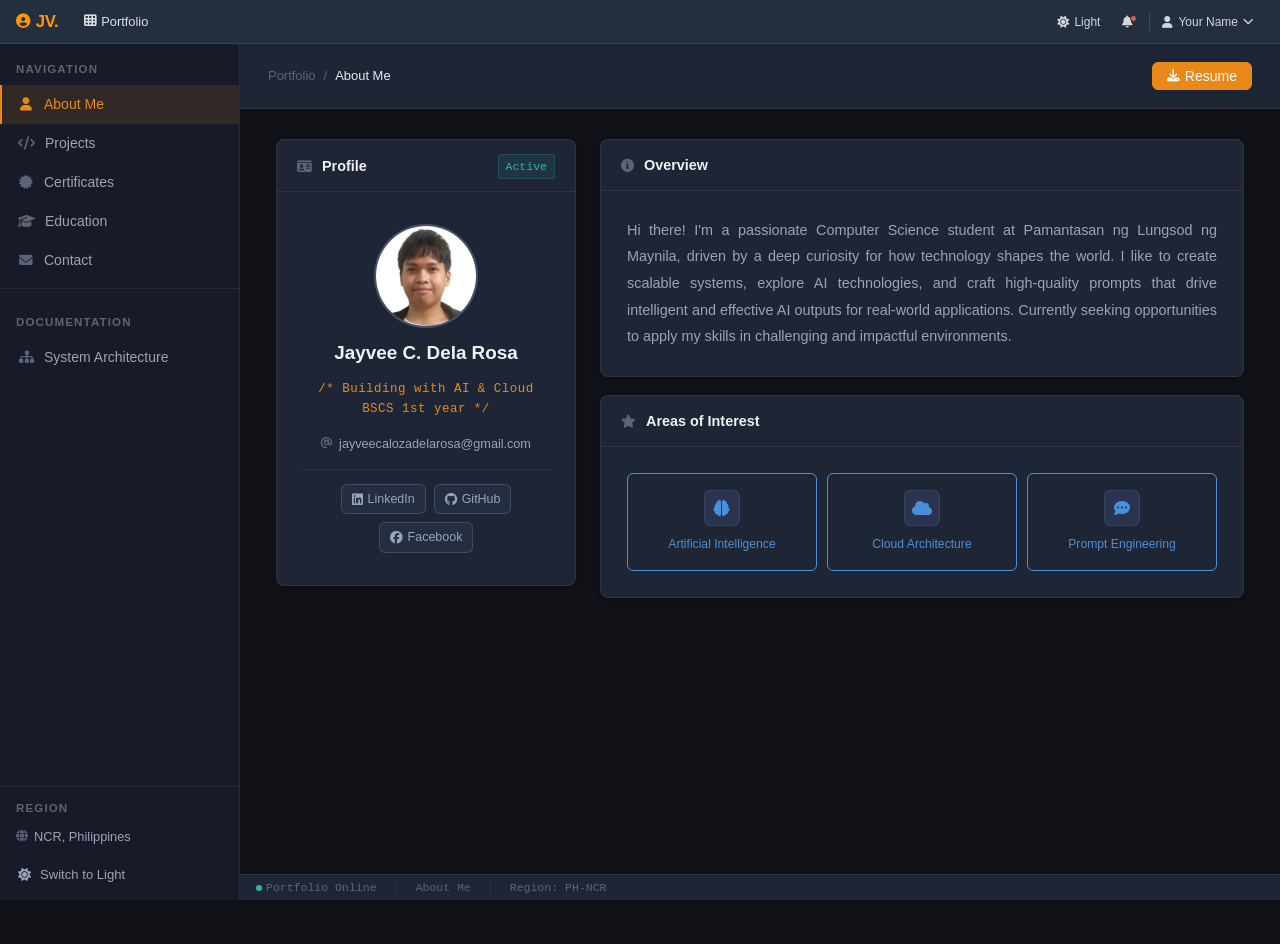
==== commit 8b24ffb2: "Add honeypot anti-spam, CSP headers, and contact form Lambda backend - Add hidden honeypot field to " ====
--- a/index.html
+++ b/index.html
@@ -33,6 +33,11 @@
   </script>
 
 
+  <!-- Security Headers (frontend-enforced via meta; CloudFront/server headers are out of scope) -->
+  <meta http-equiv="Content-Security-Policy" content="default-src 'self'; script-src 'self'; style-src 'self' https://fonts.googleapis.com https://cdnjs.cloudflare.com; font-src 'self' https://fonts.gstatic.com https://cdnjs.cloudflare.com; img-src 'self'; connect-src 'self' https://roill6m399.execute-api.ap-southeast-1.amazonaws.com; base-uri 'self'; form-action 'self' https://roill6m399.execute-api.ap-southeast-1.amazonaws.com; object-src 'none'">
+  <meta name="referrer" content="strict-origin-when-cross-origin">
+
+
   <!-- Preconnect for faster font loading -->
   <link rel="preconnect" href="https://fonts.googleapis.com">
   <link rel="preconnect" href="https://fonts.gstatic.com" crossorigin>
@@ -543,7 +548,7 @@
                       Name <span class="form-required" aria-hidden="true">*</span>
                     </label>
                     <input class="form-input" type="text" id="c-name" name="name"
-                      placeholder="Your full name" autocomplete="name" required
+                      placeholder="Your full name" autocomplete="name" required maxlength="50"
                       aria-required="true" aria-describedby="err-name">
                     <div class="form-error" id="err-name" role="alert">Name must be 2–50 characters.</div>
                   </div>
@@ -552,7 +557,7 @@
                       Email Address <span class="form-required" aria-hidden="true">*</span>
                     </label>
                     <input class="form-input" type="email" id="c-email" name="email"
-                      placeholder="you@example.com" autocomplete="email" required
+                      placeholder="you@example.com" autocomplete="email" required maxlength="254"
                       aria-required="true" aria-describedby="err-email">
                     <div class="form-error" id="err-email" role="alert">Please enter a valid email.</div>
                   </div>
@@ -564,12 +569,18 @@
                     Message <span class="form-required" aria-hidden="true">*</span>
                   </label>
                   <textarea class="form-textarea" id="c-message" name="message"
-                    placeholder="Write your message here..." required
+                    placeholder="Write your message here..." required maxlength="2000"
                     aria-required="true" aria-describedby="err-msg char-count"></textarea>
                   <div class="form-footer">
                     <div class="form-error" id="err-msg" role="alert">Message must be 20–2000 characters.</div>
                     <div class="char-count" id="char-count" aria-live="polite">0 / 2000</div>
                   </div>
+                </div>
+
+                <div class="form-group hp-field" aria-hidden="true">
+                  <label class="form-label" for="c-website" tabindex="-1">Website</label>
+                  <input class="form-input" type="text" id="c-website" name="website"
+                    tabindex="-1" autocomplete="off">
                 </div>
 
                 <div class="rate-limit-msg" id="rate-limit-msg" role="alert" aria-live="polite"></div>
--- a/styles.css
+++ b/styles.css
@@ -83,7 +83,6 @@
 
 html {
   font-size: 16px;
-  height: 100%;
 }
 
 
@@ -94,7 +93,7 @@
   font-weight: 400;
   line-height: 1.65;
   overflow-x: hidden;
-  height: 100%;
+  min-height: 100vh;
 }
 
 
@@ -394,6 +393,7 @@
 
 .username-dd-input {
   flex: 1;
+  min-width: 0;
   padding: 5px 8px;
   border-radius: var(--radius);
   border: 1px solid var(--border2);
@@ -663,7 +663,7 @@
 #main {
   margin-left: var(--nav-w);
   margin-top: 44px;
-  height: calc(100vh - 44px);
+  min-height: calc(100vh - 44px);
   position: relative;
 }
 
@@ -674,9 +674,7 @@
 .section {
   display: none;
   padding: 0 0 48px;
-  height: 100%;
   background: var(--bg);
-  overflow-y: auto;
   overflow-x: hidden;
 }
 
@@ -1541,6 +1539,19 @@
   display: flex;
   flex-direction: column;
   gap: 5px;
+}
+
+
+/* Honeypot field — visually hidden off-screen (anti-bot).
+   Avoids display:none / visibility:hidden / opacity:0 so bots that
+   check computed style for those properties still fill it in. */
+.hp-field {
+  position: absolute;
+  left: -9999px;
+  top: -9999px;
+  width: 1px;
+  height: 1px;
+  overflow: hidden;
 }
 
 
@@ -1917,11 +1928,10 @@
   #mobile-topnav { display: block; }
 
 
-  #main       { margin-left: 0; margin-top: calc(44px + var(--topnav-h)); height: calc(100vh - 44px - var(--topnav-h)); }
+  #main       { margin-left: 0; margin-top: calc(44px + var(--topnav-h)); min-height: calc(100vh - 44px - var(--topnav-h)); }
   #statusbar  { left: 0; }
 
 
-  .section      { height: 100%; }
   .section-inner { padding: 20px 16px 40px; }
   .page-header  { padding: 12px 16px; }
 
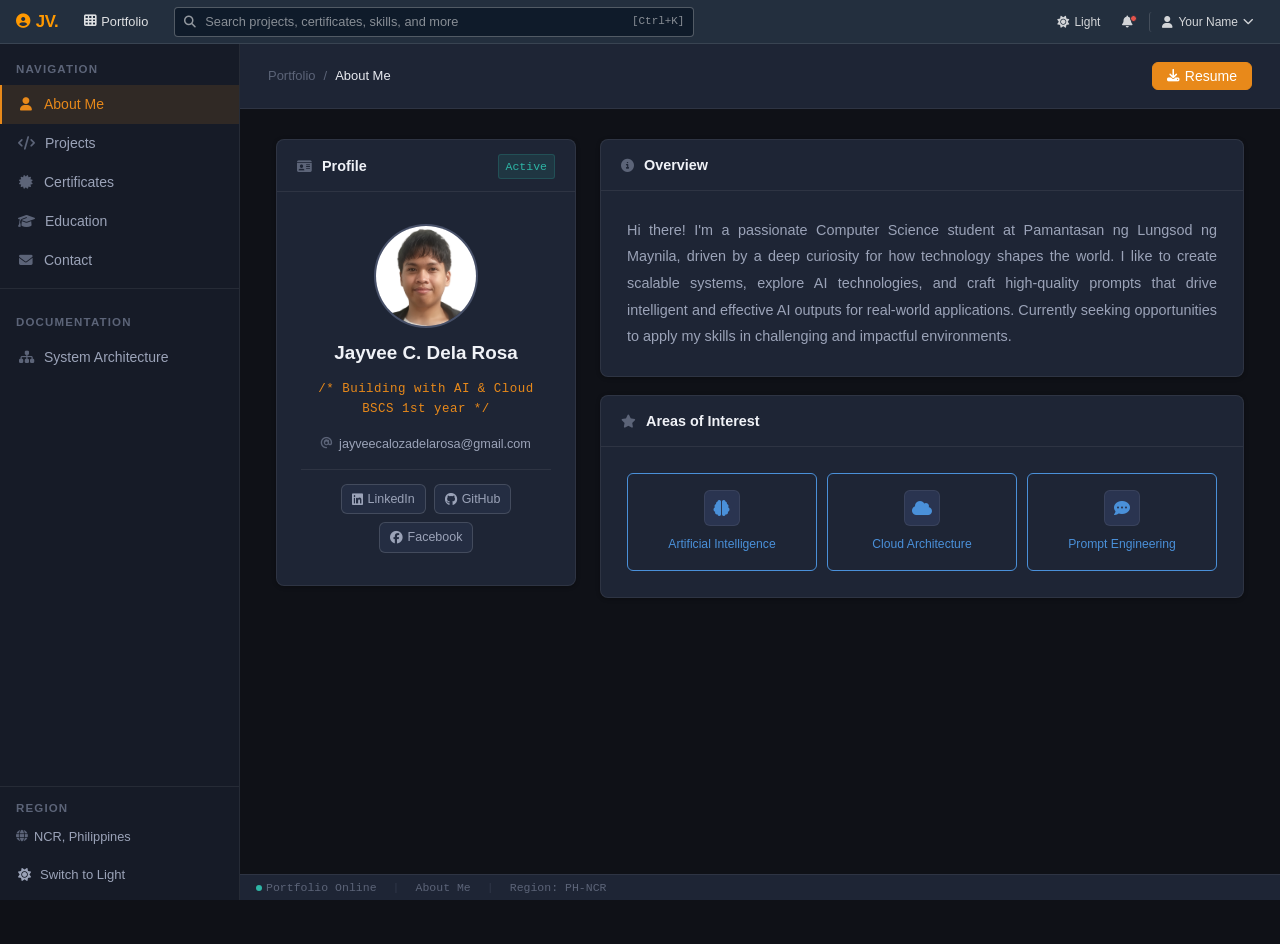
==== commit 0b7eadf0: "Add site-wide search bar to the top utility bar AWS-console-style search next to the Portfolio label" ====
--- a/index.html
+++ b/index.html
@@ -76,6 +76,19 @@
     </div>
 
 
+    <!-- Site Search -->
+    <div class="util-search" id="site-search" role="search">
+      <i class="fa fa-search util-search__icon" aria-hidden="true"></i>
+      <input class="util-search__input" type="search" id="search-input"
+        placeholder="Search projects, certificates, skills, and more"
+        autocomplete="off" spellcheck="false" maxlength="60"
+        aria-label="Search this portfolio" aria-controls="search-results"
+        aria-expanded="false" aria-autocomplete="list" role="combobox">
+      <kbd class="util-search__kbd" id="search-kbd" aria-hidden="true">[Ctrl+K]</kbd>
+      <div class="search-dropdown" id="search-results" role="listbox" aria-label="Search results"></div>
+    </div>
+
+
     <div class="util-right">
       <!-- Theme Toggle -->
       <button class="util-btn" id="theme-toggle" title="Toggle theme" aria-label="Toggle color theme">
--- a/styles.css
+++ b/styles.css
@@ -229,6 +229,195 @@
 
 
 /* ============================================================
+   SITE SEARCH (TOP BAR)
+   ============================================================ */
+.util-search {
+  position: relative;
+  flex: 1 1 auto;
+  min-width: 0;
+  max-width: 520px;
+  /* Matches the JV. → Portfolio spacing (6px logo margin + 10px Portfolio padding) */
+  margin-left: 6px;
+  display: flex;
+  align-items: center;
+}
+
+
+.util-search__icon {
+  position: absolute;
+  left: 10px;
+  font-size: 0.75rem;
+  color: rgba(255, 255, 255, 0.55);
+  pointer-events: none;
+}
+
+
+.util-search__input {
+  width: 100%;
+  height: 30px;
+  padding: 0 72px 0 30px;
+  background: #0f1b2a;
+  border: 1px solid rgba(255, 255, 255, 0.28);
+  border-radius: 4px;
+  color: #fff;
+  font-family: var(--font);
+  font-size: 0.8rem;
+  outline: none;
+  transition: border-color var(--transition), box-shadow var(--transition);
+}
+
+
+.util-search__input::placeholder {
+  color: rgba(255, 255, 255, 0.5);
+}
+
+
+/* Hide the browser's native clear "x" — Escape clears instead */
+.util-search__input::-webkit-search-cancel-button {
+  -webkit-appearance: none;
+  appearance: none;
+}
+
+
+.util-search__input:focus {
+  border-color: #ff9900;
+  box-shadow: 0 0 0 1px #ff9900;
+}
+
+
+.util-search__kbd {
+  position: absolute;
+  right: 10px;
+  font-family: var(--mono);
+  font-size: 0.68rem;
+  color: rgba(255, 255, 255, 0.5);
+  pointer-events: none;
+}
+
+
+.util-search__input:focus ~ .util-search__kbd {
+  display: none;
+}
+
+
+.search-dropdown {
+  display: none;
+  position: absolute;
+  top: calc(100% + 8px);
+  left: 0;
+  right: 0;
+  max-height: min(420px, 70vh);
+  overflow-y: auto;
+  background: var(--surface);
+  border: 1px solid var(--border2);
+  border-radius: var(--radius-lg);
+  box-shadow: var(--shadow-lg);
+  z-index: 3000;
+}
+
+
+.search-dropdown.open {
+  display: block;
+}
+
+
+.search-dd-header {
+  padding: 8px 14px;
+  border-bottom: 1px solid var(--border);
+  font-size: 0.7rem;
+  font-weight: 600;
+  color: var(--text3);
+  letter-spacing: 0.06em;
+  text-transform: uppercase;
+}
+
+
+.search-result {
+  display: flex;
+  gap: 10px;
+  align-items: flex-start;
+  padding: 10px 14px;
+  cursor: pointer;
+  border-left: 2px solid transparent;
+  transition: background var(--transition);
+}
+
+
+.search-result:hover,
+.search-result.active {
+  background: var(--surface2);
+  border-left-color: var(--accent);
+}
+
+
+.search-result__icon {
+  width: 28px;
+  height: 28px;
+  flex-shrink: 0;
+  display: flex;
+  align-items: center;
+  justify-content: center;
+  border-radius: var(--radius);
+  background: var(--accent-dim);
+  color: var(--accent);
+  font-size: 0.75rem;
+}
+
+
+.search-result__body {
+  min-width: 0;
+}
+
+
+.search-result__section {
+  font-size: 0.68rem;
+  font-weight: 600;
+  color: var(--text3);
+  letter-spacing: 0.04em;
+  text-transform: uppercase;
+}
+
+
+.search-result__snippet {
+  font-size: 0.8rem;
+  color: var(--text2);
+  line-height: 1.45;
+  overflow-wrap: anywhere;
+}
+
+
+.search-result__snippet mark {
+  background: var(--accent-dim);
+  color: var(--accent);
+  font-weight: 600;
+  border-radius: 2px;
+}
+
+
+.search-empty {
+  padding: 18px 14px;
+  font-size: 0.8rem;
+  color: var(--text2);
+  text-align: center;
+}
+
+
+/* In-page highlight on the element the user jumped to */
+mark.search-hit {
+  background: var(--accent-glow);
+  color: inherit;
+  border-radius: 2px;
+  box-shadow: 0 0 0 2px var(--accent-glow);
+  animation: search-hit-pulse 1.2s ease 2;
+}
+
+
+@keyframes search-hit-pulse {
+  50% { background: var(--accent); color: #fff; }
+}
+
+
+/* ============================================================
    NOTIFICATION SYSTEM
    ============================================================ */
 .notif-indicator {
@@ -1948,7 +2137,15 @@
   html { font-size: 15px; }
   .form-input,
   .form-textarea,
-  .username-dd-input { font-size: 16px; }
+  .username-dd-input,
+  .util-search__input { font-size: 16px; }
+  .util-services,
+  .util-search__kbd,
+  #theme-label     { display: none; }
+  #topbar-util     { gap: 6px; padding: 0 10px; }
+  .util-search__input { padding-right: 10px; }
+  .search-dropdown { position: fixed; top: 52px; left: 10px; right: 10px; }
+  .util-btn        { padding: 3px 7px; }
   .interests-grid  { grid-template-columns: 1fr 1fr; }
   .project-btns    { flex-direction: column; }
   .arch-wrap       { padding: 0; }
